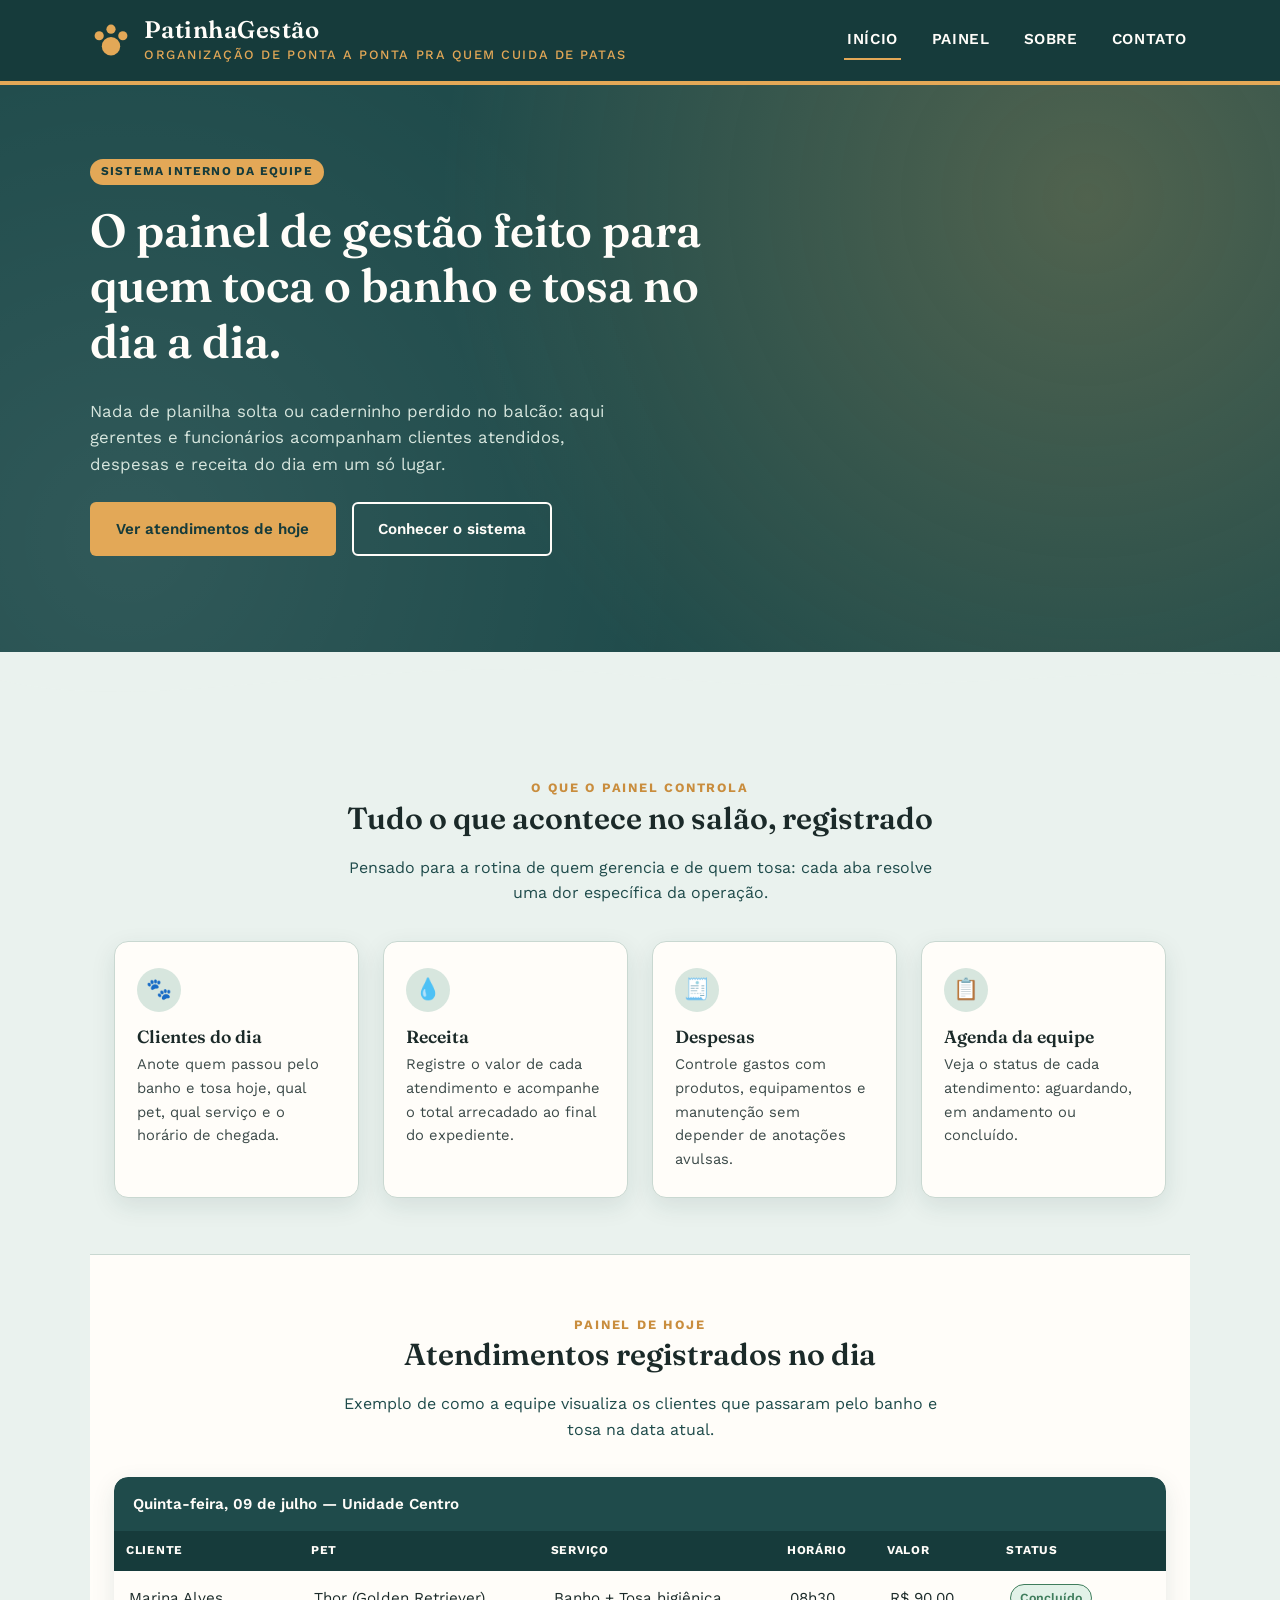
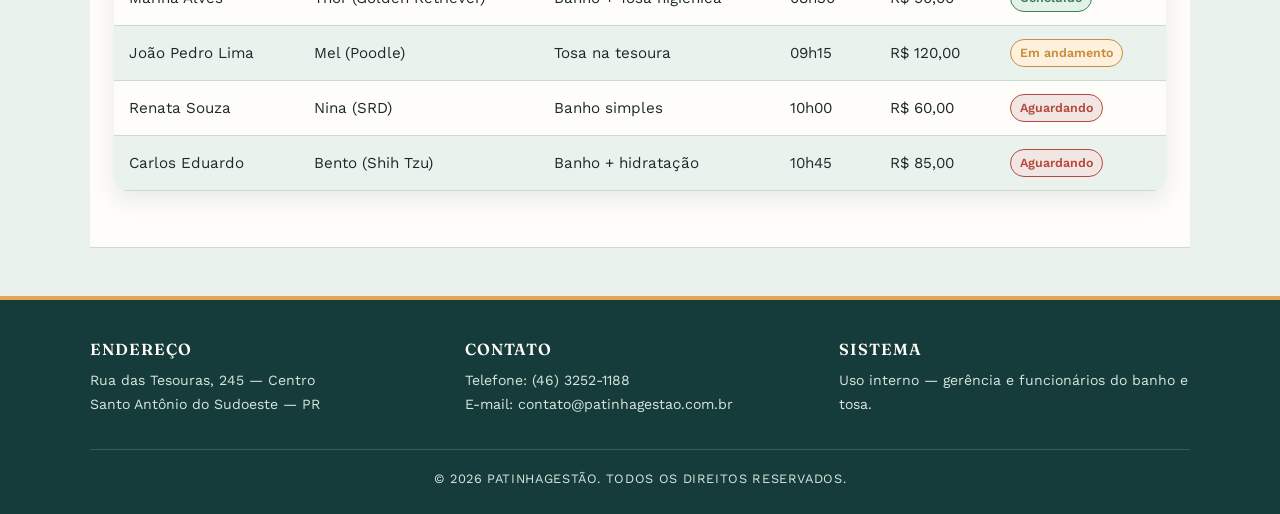
==== index.html @ 31b6fda0 "Add files via upload" ====
<!DOCTYPE html>
<html lang="pt-BR">
<head>
  <meta charset="UTF-8">
  <meta name="viewport" content="width=device-width, initial-scale=1.0">
  <title>PatinhaGestão — Painel do Banho e Tosa</title>
  <link rel="stylesheet" href="style.css">
</head>
<body>

  <header class="site-header">
    <div class="header-inner">
      <div class="brand">
        <svg class="paw" viewBox="0 0 64 64" aria-hidden="true">
          <circle cx="32" cy="40" r="14" fill="#e3a857"/>
          <circle cx="14" cy="24" r="7" fill="#e3a857"/>
          <circle cx="32" cy="14" r="7" fill="#e3a857"/>
          <circle cx="50" cy="24" r="7" fill="#e3a857"/>
        </svg>
        <div class="brand-text">
          <h1>PatinhaGestão</h1>
          <p class="slogan">Organização de ponta a ponta pra quem cuida de patas</p>
        </div>
      </div>
      <nav id="main-nav" aria-label="Navegação principal">
        <ul>
          <li><a href="index.html" class="active">Início</a></li>
          <li><a href="index.html#painel">Painel</a></li>
          <li><a href="sobre.html">Sobre</a></li>
          <li><a href="contato.html">Contato</a></li>
        </ul>
      </nav>
    </div>
  </header>

  <section class="hero">
    <div class="hero-inner">
      <span class="eyebrow">Sistema interno da equipe</span>
      <h2>O painel de gestão feito para quem toca o banho e tosa no dia a dia.</h2>
      <p class="lead">Nada de planilha solta ou caderninho perdido no balcão: aqui gerentes e funcionários acompanham
        clientes atendidos, despesas e receita do dia em um só lugar.</p>
      <div class="hero-actions">
        <a href="#painel" class="btn btn-primary">Ver atendimentos de hoje</a>
        <a href="sobre.html" class="btn btn-outline">Conhecer o sistema</a>
      </div>
    </div>
  </section>
  <svg class="wave" viewBox="0 0 1200 70" preserveAspectRatio="none" aria-hidden="true">
    <path d="M0,32 C150,70 350,0 600,28 C850,56 1050,10 1200,30 L1200,70 L0,70 Z" fill="#eaf2ee"></path>
  </svg>

  <main>
    <section class="section" id="funcionalidades">
      <div class="section-heading">
        <span class="eyebrow-line">O que o painel controla</span>
        <h2>Tudo o que acontece no salão, registrado</h2>
        <p>Pensado para a rotina de quem gerencia e de quem tosa: cada aba resolve uma dor específica da operação.</p>
      </div>

      <div class="feature-grid">
        <article class="feature-card">
          <div class="icon">🐾</div>
          <h3>Clientes do dia</h3>
          <p>Anote quem passou pelo banho e tosa hoje, qual pet, qual serviço e o horário de chegada.</p>
        </article>
        <article class="feature-card">
          <div class="icon">💧</div>
          <h3>Receita</h3>
          <p>Registre o valor de cada atendimento e acompanhe o total arrecadado ao final do expediente.</p>
        </article>
        <article class="feature-card">
          <div class="icon">🧾</div>
          <h3>Despesas</h3>
          <p>Controle gastos com produtos, equipamentos e manutenção sem depender de anotações avulsas.</p>
        </article>
        <article class="feature-card">
          <div class="icon">📋</div>
          <h3>Agenda da equipe</h3>
          <p>Veja o status de cada atendimento: aguardando, em andamento ou concluído.</p>
        </article>
      </div>
    </section>

    <section class="section alt-section" id="painel">
      <div class="section-heading">
        <span class="eyebrow-line">Painel de hoje</span>
        <h2>Atendimentos registrados no dia</h2>
        <p>Exemplo de como a equipe visualiza os clientes que passaram pelo banho e tosa na data atual.</p>
      </div>

      <div class="table-wrapper">
        <table class="schedule">
          <caption>Quinta-feira, 09 de julho — Unidade Centro</caption>
          <thead>
            <tr>
              <th scope="col">Cliente</th>
              <th scope="col">Pet</th>
              <th scope="col">Serviço</th>
              <th scope="col">Horário</th>
              <th scope="col">Valor</th>
              <th scope="col">Status</th>
            </tr>
          </thead>
          <tbody>
            <tr>
              <td>Marina Alves</td>
              <td>Thor (Golden Retriever)</td>
              <td>Banho + Tosa higiênica</td>
              <td>08h30</td>
              <td>R$ 90,00</td>
              <td><span class="status concluido">Concluído</span></td>
            </tr>
            <tr>
              <td>João Pedro Lima</td>
              <td>Mel (Poodle)</td>
              <td>Tosa na tesoura</td>
              <td>09h15</td>
              <td>R$ 120,00</td>
              <td><span class="status andamento">Em andamento</span></td>
            </tr>
            <tr>
              <td>Renata Souza</td>
              <td>Nina (SRD)</td>
              <td>Banho simples</td>
              <td>10h00</td>
              <td>R$ 60,00</td>
              <td><span class="status aguardando">Aguardando</span></td>
            </tr>
            <tr>
              <td>Carlos Eduardo</td>
              <td>Bento (Shih Tzu)</td>
              <td>Banho + hidratação</td>
              <td>10h45</td>
              <td>R$ 85,00</td>
              <td><span class="status aguardando">Aguardando</span></td>
            </tr>
          </tbody>
        </table>
      </div>
    </section>
  </main>

  <footer class="site-footer">
    <div class="footer-inner">
      <div>
        <h3>Endereço</h3>
        <address>Rua das Tesouras, 245 — Centro<br>Santo Antônio do Sudoeste — PR</address>
      </div>
      <div>
        <h3>Contato</h3>
        <p>Telefone: (46) 3252-1188<br>E-mail: contato@patinhagestao.com.br</p>
      </div>
      <div>
        <h3>Sistema</h3>
        <p>Uso interno — gerência e funcionários do banho e tosa.</p>
      </div>
    </div>
    <p class="footer-bottom">&copy; 2026 PatinhaGestão. Todos os direitos reservados.</p>
  </footer>

</body>
</html>
---- style.css ----
/* =========================================================
   PatinhaGestão — folha de estilos
   Paleta: verde-água profundo + âmbar quente + sálvia claro
   ========================================================= */

@import url('https://fonts.googleapis.com/css2?family=Fraunces:ital,wght@0,500;0,600;0,700;1,500&family=Work+Sans:wght@400;500;600;700&display=swap');

:root {
  --teal-900: #163b3b;
  --teal-700: #1f4b4b;
  --teal-500: #2f6b68;
  --sage-100: #eaf2ee;
  --sage-200: #d7e6de;
  --amber-500: #e3a857;
  --amber-600: #c98d3d;
  --ink: #1b2a29;
  --paper: #fffdf9;
  --line: #c9d8d1;
  --danger: #b5493c;
  --ok: #3f7d5c;

  --radius-sm: 6px;
  --radius-md: 14px;
  --shadow-1: 0 8px 24px rgba(22, 59, 59, 0.10);
}

/* ---------- reset básico (seletor de elemento) ---------- */
* { box-sizing: border-box; }

html { scroll-behavior: smooth; }

body {
  margin: 0;
  padding: 0;
  font-family: 'Work Sans', Arial, sans-serif;
  font-size: 1rem;
  line-height: 1.6;
  color: var(--ink);
  background-color: var(--sage-100);
}

h1, h2, h3 {
  font-family: 'Fraunces', Georgia, serif;
  font-weight: 600;
  line-height: 1.2;
  margin: 0 0 0.6em 0;
}

p { margin: 0 0 1em 0; }

a { color: inherit; text-decoration: none; }

img { max-width: 100%; display: block; }

/* =========================================================
   CABEÇALHO
   ========================================================= */
.site-header {
  background-color: var(--teal-900);
  color: var(--paper);
  padding: 1rem 1.5rem;
  border-bottom: 4px solid var(--amber-500);
}

.header-inner {
  max-width: 1100px;
  margin: 0 auto;
  display: flex;
  align-items: center;
  justify-content: space-between;
  flex-wrap: wrap;
  gap: 1rem;
}

.brand {
  display: flex;
  align-items: center;
  gap: 0.75rem;
}

.brand .paw {
  width: 42px;
  height: 42px;
  flex-shrink: 0;
}

.brand-text h1 {
  font-size: 1.5rem;
  margin: 0;
  color: var(--paper);
  letter-spacing: 0.02em;
}

.brand-text .slogan {
  margin: 0;
  font-size: 0.8rem;
  text-transform: uppercase;
  letter-spacing: 0.12em;
  color: var(--amber-500);
  font-weight: 500;
}

/* Menu de navegação */
#main-nav ul {
  list-style: none;
  display: flex;
  gap: 1.75rem;
  margin: 0;
  padding: 0;
}

#main-nav a {
  display: inline-block;
  font-size: 0.95rem;
  font-weight: 600;
  text-transform: uppercase;
  letter-spacing: 0.04em;
  padding: 0.4em 0.2em;
  border-bottom: 2px solid transparent;
  transition: border-color 0.2s ease, color 0.2s ease;
}

#main-nav a:hover,
#main-nav a:focus-visible {
  border-bottom-color: var(--amber-500);
  color: var(--amber-500);
  outline: none;
}

#main-nav a.active {
  border-bottom-color: var(--amber-500);
}

/* =========================================================
   HERO (página inicial)
   ========================================================= */
.hero {
  position: relative;
  background-color: var(--teal-700);
  background-image: radial-gradient(circle at 85% 20%, rgba(227, 168, 87, 0.25), transparent 55%),
                     radial-gradient(circle at 10% 80%, rgba(255, 255, 255, 0.08), transparent 45%);
  color: var(--paper);
  padding: 4.5rem 1.5rem 6rem;
  text-align: left;
}

.hero-inner {
  max-width: 1100px;
  margin: 0 auto;
}

.eyebrow {
  display: inline-block;
  background-color: var(--amber-500);
  color: var(--teal-900);
  font-size: 0.75rem;
  font-weight: 700;
  text-transform: uppercase;
  letter-spacing: 0.1em;
  padding: 0.3em 0.9em;
  border-radius: 999px;
  margin-bottom: 1.1rem;
}

.hero h2 {
  font-size: clamp(2rem, 4vw, 2.9rem);
  max-width: 20ch;
  color: var(--paper);
}

.hero p.lead {
  max-width: 55ch;
  font-size: 1.05rem;
  color: var(--sage-200);
}

.hero-actions { margin-top: 1.5rem; display: flex; gap: 1rem; flex-wrap: wrap; }

.btn {
  display: inline-block;
  padding: 0.85em 1.6em;
  border-radius: var(--radius-sm);
  font-weight: 600;
  font-size: 0.95rem;
  border: 2px solid transparent;
  cursor: pointer;
}

.btn-primary {
  background-color: var(--amber-500);
  color: var(--teal-900);
}
.btn-primary:hover { background-color: var(--amber-600); }

.btn-outline {
  background-color: transparent;
  border-color: var(--paper);
  color: var(--paper);
}
.btn-outline:hover { background-color: rgba(255,255,255,0.12); }

/* onda decorativa entre o hero e o conteúdo (elemento de assinatura) */
.wave {
  display: block;
  width: 100%;
  height: 70px;
  margin-top: -4px;
}

/* =========================================================
   LAYOUT GERAL DE SEÇÕES
   ========================================================= */
main { display: block; }

.section {
  max-width: 1100px;
  margin: 0 auto;
  padding: 3.5rem 1.5rem;
}

.section-heading {
  text-align: center;
  margin-bottom: 2.2rem;
}

.section-heading .eyebrow-line {
  color: var(--amber-600);
  font-weight: 700;
  text-transform: uppercase;
  font-size: 0.8rem;
  letter-spacing: 0.14em;
}

.section-heading h2 { font-size: 1.9rem; }

.section-heading p {
  max-width: 60ch;
  margin: 0.4rem auto 0;
  color: var(--teal-700);
}

/* Cartões de recursos do sistema (seção "sobre o painel") */
.feature-grid {
  display: grid;
  grid-template-columns: repeat(auto-fit, minmax(220px, 1fr));
  gap: 1.5rem;
}

.feature-card {
  background-color: var(--paper);
  border: 1px solid var(--line);
  border-radius: var(--radius-md);
  padding: 1.6rem 1.4rem;
  box-shadow: var(--shadow-1);
}

.feature-card .icon {
  width: 44px;
  height: 44px;
  border-radius: 50%;
  background-color: var(--sage-200);
  display: flex;
  align-items: center;
  justify-content: center;
  margin-bottom: 0.9rem;
  font-size: 1.3rem;
}

.feature-card h3 {
  font-size: 1.1rem;
  margin-bottom: 0.4rem;
}

.feature-card p {
  font-size: 0.92rem;
  color: #3c4a49;
  margin: 0;
}

/* Faixa alternada (segunda seção da home) */
.alt-section {
  background-color: var(--paper);
  border-top: 1px solid var(--line);
  border-bottom: 1px solid var(--line);
}

/* =========================================================
   TABELA — atendimentos do dia
   ========================================================= */
.table-wrapper {
  overflow-x: auto;
  border-radius: var(--radius-md);
  box-shadow: var(--shadow-1);
}

table.schedule {
  width: 100%;
  border-collapse: collapse;
  background-color: var(--paper);
  font-size: 0.95rem;
}

table.schedule caption {
  text-align: left;
  font-weight: 600;
  padding: 0.9rem 1.2rem;
  background-color: var(--teal-700);
  color: var(--paper);
  border-radius: var(--radius-md) var(--radius-md) 0 0;
}

table.schedule thead th {
  background-color: var(--teal-900);
  color: var(--paper);
  text-transform: uppercase;
  font-size: 0.75rem;
  letter-spacing: 0.06em;
  padding: 0.9em 1em;
  text-align: left;
}

table.schedule tbody td {
  padding: 0.85em 1em;
  border-bottom: 1px solid var(--line);
}

table.schedule tbody tr:nth-child(even) {
  background-color: var(--sage-100);
}

table.schedule tbody tr:hover {
  background-color: var(--sage-200);
}

.status {
  display: inline-block;
  padding: 0.25em 0.75em;
  border-radius: 999px;
  font-size: 0.78rem;
  font-weight: 600;
  border: 1px solid transparent;
}

.status.concluido { background-color: #e2f2e8; color: var(--ok); border-color: var(--ok); }
.status.andamento { background-color: #fdf1de; color: var(--amber-600); border-color: var(--amber-600); }
.status.aguardando { background-color: #f2e6e4; color: var(--danger); border-color: var(--danger); }

/* =========================================================
   PÁGINA SOBRE
   ========================================================= */
.about-grid {
  display: grid;
  grid-template-columns: 1.1fr 0.9fr;
  gap: 2.5rem;
  align-items: start;
}

@media (max-width: 720px) {
  .about-grid { grid-template-columns: 1fr; }
}

.timeline {
  border-left: 3px solid var(--amber-500);
  padding-left: 1.4rem;
  margin-left: 0.3rem;
}

.timeline-item { margin-bottom: 1.6rem; position: relative; }

.timeline-item::before {
  content: "";
  position: absolute;
  left: -1.62rem;
  top: 0.3rem;
  width: 10px;
  height: 10px;
  background-color: var(--amber-500);
  border-radius: 50%;
  border: 2px solid var(--paper);
}

.timeline-item h3 { font-size: 1.05rem; margin-bottom: 0.2rem; }
.timeline-item span.year {
  display: block;
  font-size: 0.78rem;
  text-transform: uppercase;
  letter-spacing: 0.08em;
  color: var(--amber-600);
  font-weight: 700;
  margin-bottom: 0.25rem;
}

.dev-list {
  list-style: none;
  margin: 0;
  padding: 0;
  display: grid;
  gap: 1rem;
}

.dev-card {
  display: flex;
  gap: 1rem;
  align-items: center;
  background-color: var(--paper);
  border: 1px solid var(--line);
  border-radius: var(--radius-md);
  padding: 1rem;
}

.dev-avatar {
  width: 52px;
  height: 52px;
  border-radius: 50%;
  background-color: var(--teal-700);
  color: var(--paper);
  font-family: 'Fraunces', serif;
  font-weight: 700;
  display: flex;
  align-items: center;
  justify-content: center;
  font-size: 1.2rem;
  flex-shrink: 0;
}

.dev-card h3 { font-size: 1rem; margin: 0; }
.dev-card p { font-size: 0.85rem; margin: 0; color: #4a5857; }

blockquote.purpose {
  border-left: 4px solid var(--teal-700);
  background-color: var(--sage-100);
  margin: 2rem 0 0;
  padding: 1.2rem 1.5rem;
  font-style: italic;
  border-radius: 0 var(--radius-sm) var(--radius-sm) 0;
}

/* =========================================================
   PÁGINA CONTATO — formulário
   ========================================================= */
.contact-wrapper {
  display: grid;
  grid-template-columns: 0.9fr 1.1fr;
  gap: 2.5rem;
}

@media (max-width: 720px) {
  .contact-wrapper { grid-template-columns: 1fr; }
}

.contact-info {
  background-color: var(--teal-900);
  color: var(--paper);
  border-radius: var(--radius-md);
  padding: 2rem;
}

.contact-info h2 { color: var(--paper); }

.contact-info ul {
  list-style: none;
  padding: 0;
  margin: 1.2rem 0 0;
  display: grid;
  gap: 0.9rem;
}

.contact-info li {
  display: flex;
  gap: 0.7rem;
  align-items: flex-start;
  font-size: 0.92rem;
}

.contact-info li .tag {
  background-color: var(--amber-500);
  color: var(--teal-900);
  border-radius: 50%;
  width: 26px;
  height: 26px;
  flex-shrink: 0;
  display: flex;
  align-items: center;
  justify-content: center;
  font-size: 0.8rem;
  font-weight: 700;
}

#form-contato {
  background-color: var(--paper);
  border: 1px solid var(--line);
  border-radius: var(--radius-md);
  padding: 2rem;
  box-shadow: var(--shadow-1);
}

#form-contato fieldset {
  border: none;
  padding: 0;
  margin: 0 0 1.4rem 0;
}

#form-contato legend {
  font-family: 'Fraunces', serif;
  font-size: 1.15rem;
  font-weight: 600;
  margin-bottom: 1rem;
  padding: 0;
}

.form-row {
  display: flex;
  gap: 1rem;
  flex-wrap: wrap;
}

.form-group {
  flex: 1 1 220px;
  margin-bottom: 1.2rem;
  display: flex;
  flex-direction: column;
}

.form-group label {
  font-size: 0.85rem;
  font-weight: 600;
  margin-bottom: 0.4em;
  text-transform: uppercase;
  letter-spacing: 0.03em;
  color: var(--teal-700);
}

.form-group input,
.form-group select,
.form-group textarea {
  font-family: 'Work Sans', sans-serif;
  font-size: 0.95rem;
  padding: 0.7em 0.9em;
  border: 1px solid var(--line);
  border-radius: var(--radius-sm);
  background-color: var(--sage-100);
  color: var(--ink);
}

.form-group textarea {
  min-height: 120px;
  resize: vertical;
}

.form-group input:focus,
.form-group select:focus,
.form-group textarea:focus {
  outline: 3px solid var(--amber-500);
  outline-offset: 1px;
  background-color: var(--paper);
}

.form-group.checkbox {
  flex-direction: row;
  align-items: center;
  gap: 0.6em;
}

.form-group.checkbox label { text-transform: none; font-weight: 500; margin: 0; }

.form-note {
  font-size: 0.8rem;
  color: #4a5857;
  margin-top: -0.6rem;
  margin-bottom: 1.2rem;
}

/* =========================================================
   RODAPÉ
   ========================================================= */
.site-footer {
  background-color: var(--teal-900);
  color: var(--sage-200);
  padding: 2.5rem 1.5rem 1.5rem;
  margin-top: 3rem;
  border-top: 4px solid var(--amber-500);
}

.footer-inner {
  max-width: 1100px;
  margin: 0 auto;
  display: grid;
  grid-template-columns: repeat(auto-fit, minmax(200px, 1fr));
  gap: 1.5rem;
}

.footer-inner h3 {
  color: var(--paper);
  font-size: 1rem;
  text-transform: uppercase;
  letter-spacing: 0.06em;
  margin-bottom: 0.6rem;
}

.footer-inner p, .footer-inner address {
  font-size: 0.88rem;
  font-style: normal;
  line-height: 1.7;
  margin: 0;
}

.footer-bottom {
  max-width: 1100px;
  margin: 2rem auto 0;
  padding-top: 1.2rem;
  border-top: 1px solid rgba(255,255,255,0.15);
  text-align: center;
  font-size: 0.8rem;
  text-transform: uppercase;
  letter-spacing: 0.05em;
  color: var(--sage-200);
}

/* Utilitários */
.text-center { text-align: center; }
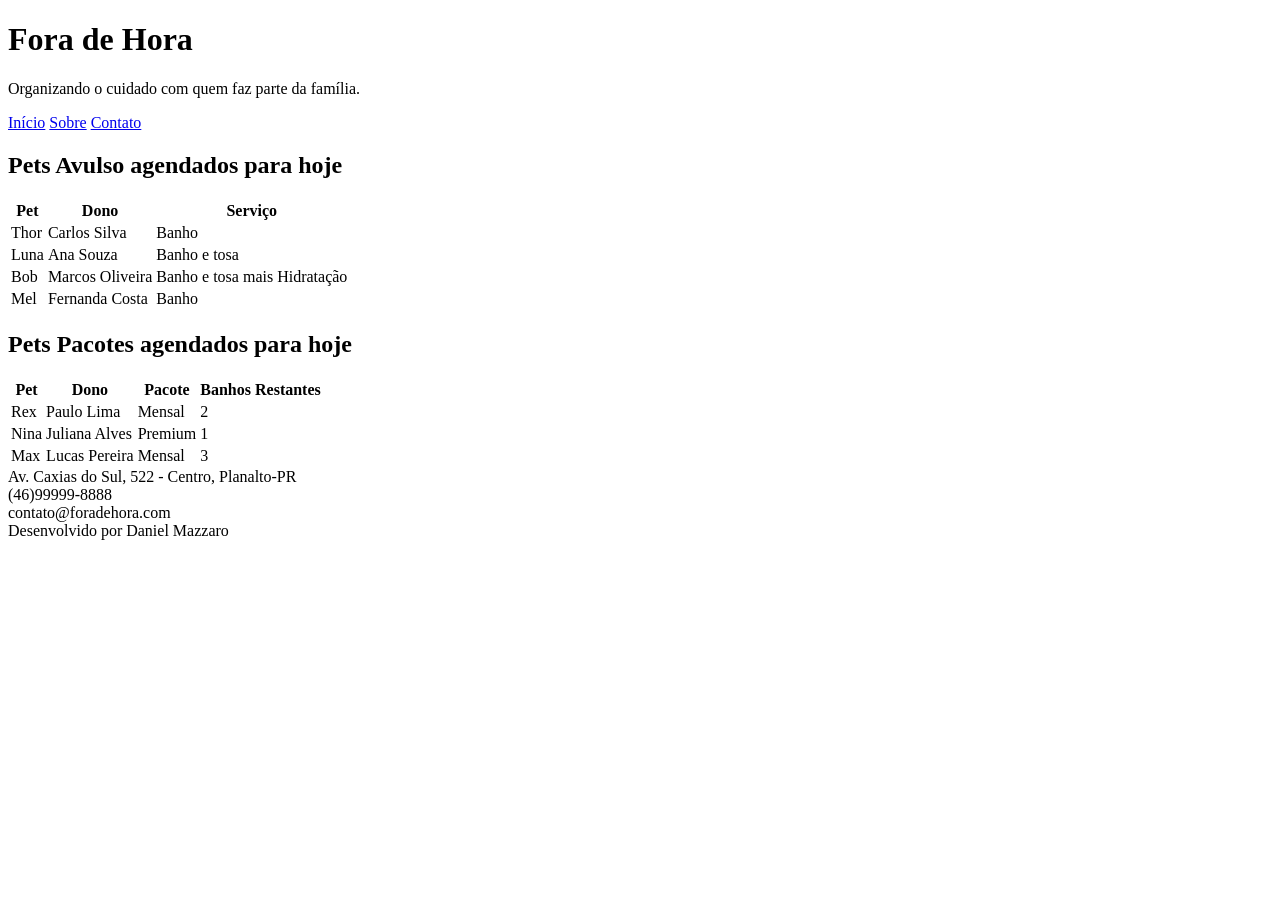
==== commit 2c2532b7: "Add files via upload" ====
--- a/index.html
+++ b/index.html
@@ -1,162 +1,99 @@
-<!DOCTYPE html>
-<html lang="pt-BR">
-<head>
-  <meta charset="UTF-8">
-  <meta name="viewport" content="width=device-width, initial-scale=1.0">
-  <title>PatinhaGestão — Painel do Banho e Tosa</title>
-  <link rel="stylesheet" href="style.css">
-</head>
-<body>
-
-  <header class="site-header">
-    <div class="header-inner">
-      <div class="brand">
-        <svg class="paw" viewBox="0 0 64 64" aria-hidden="true">
-          <circle cx="32" cy="40" r="14" fill="#e3a857"/>
-          <circle cx="14" cy="24" r="7" fill="#e3a857"/>
-          <circle cx="32" cy="14" r="7" fill="#e3a857"/>
-          <circle cx="50" cy="24" r="7" fill="#e3a857"/>
-        </svg>
-        <div class="brand-text">
-          <h1>PatinhaGestão</h1>
-          <p class="slogan">Organização de ponta a ponta pra quem cuida de patas</p>
-        </div>
-      </div>
-      <nav id="main-nav" aria-label="Navegação principal">
-        <ul>
-          <li><a href="index.html" class="active">Início</a></li>
-          <li><a href="index.html#painel">Painel</a></li>
-          <li><a href="sobre.html">Sobre</a></li>
-          <li><a href="contato.html">Contato</a></li>
-        </ul>
-      </nav>
-    </div>
-  </header>
-
-  <section class="hero">
-    <div class="hero-inner">
-      <span class="eyebrow">Sistema interno da equipe</span>
-      <h2>O painel de gestão feito para quem toca o banho e tosa no dia a dia.</h2>
-      <p class="lead">Nada de planilha solta ou caderninho perdido no balcão: aqui gerentes e funcionários acompanham
-        clientes atendidos, despesas e receita do dia em um só lugar.</p>
-      <div class="hero-actions">
-        <a href="#painel" class="btn btn-primary">Ver atendimentos de hoje</a>
-        <a href="sobre.html" class="btn btn-outline">Conhecer o sistema</a>
-      </div>
-    </div>
-  </section>
-  <svg class="wave" viewBox="0 0 1200 70" preserveAspectRatio="none" aria-hidden="true">
-    <path d="M0,32 C150,70 350,0 600,28 C850,56 1050,10 1200,30 L1200,70 L0,70 Z" fill="#eaf2ee"></path>
-  </svg>
-
-  <main>
-    <section class="section" id="funcionalidades">
-      <div class="section-heading">
-        <span class="eyebrow-line">O que o painel controla</span>
-        <h2>Tudo o que acontece no salão, registrado</h2>
-        <p>Pensado para a rotina de quem gerencia e de quem tosa: cada aba resolve uma dor específica da operação.</p>
-      </div>
-
-      <div class="feature-grid">
-        <article class="feature-card">
-          <div class="icon">🐾</div>
-          <h3>Clientes do dia</h3>
-          <p>Anote quem passou pelo banho e tosa hoje, qual pet, qual serviço e o horário de chegada.</p>
-        </article>
-        <article class="feature-card">
-          <div class="icon">💧</div>
-          <h3>Receita</h3>
-          <p>Registre o valor de cada atendimento e acompanhe o total arrecadado ao final do expediente.</p>
-        </article>
-        <article class="feature-card">
-          <div class="icon">🧾</div>
-          <h3>Despesas</h3>
-          <p>Controle gastos com produtos, equipamentos e manutenção sem depender de anotações avulsas.</p>
-        </article>
-        <article class="feature-card">
-          <div class="icon">📋</div>
-          <h3>Agenda da equipe</h3>
-          <p>Veja o status de cada atendimento: aguardando, em andamento ou concluído.</p>
-        </article>
-      </div>
-    </section>
-
-    <section class="section alt-section" id="painel">
-      <div class="section-heading">
-        <span class="eyebrow-line">Painel de hoje</span>
-        <h2>Atendimentos registrados no dia</h2>
-        <p>Exemplo de como a equipe visualiza os clientes que passaram pelo banho e tosa na data atual.</p>
-      </div>
-
-      <div class="table-wrapper">
-        <table class="schedule">
-          <caption>Quinta-feira, 09 de julho — Unidade Centro</caption>
-          <thead>
-            <tr>
-              <th scope="col">Cliente</th>
-              <th scope="col">Pet</th>
-              <th scope="col">Serviço</th>
-              <th scope="col">Horário</th>
-              <th scope="col">Valor</th>
-              <th scope="col">Status</th>
-            </tr>
-          </thead>
-          <tbody>
-            <tr>
-              <td>Marina Alves</td>
-              <td>Thor (Golden Retriever)</td>
-              <td>Banho + Tosa higiênica</td>
-              <td>08h30</td>
-              <td>R$ 90,00</td>
-              <td><span class="status concluido">Concluído</span></td>
-            </tr>
-            <tr>
-              <td>João Pedro Lima</td>
-              <td>Mel (Poodle)</td>
-              <td>Tosa na tesoura</td>
-              <td>09h15</td>
-              <td>R$ 120,00</td>
-              <td><span class="status andamento">Em andamento</span></td>
-            </tr>
-            <tr>
-              <td>Renata Souza</td>
-              <td>Nina (SRD)</td>
-              <td>Banho simples</td>
-              <td>10h00</td>
-              <td>R$ 60,00</td>
-              <td><span class="status aguardando">Aguardando</span></td>
-            </tr>
-            <tr>
-              <td>Carlos Eduardo</td>
-              <td>Bento (Shih Tzu)</td>
-              <td>Banho + hidratação</td>
-              <td>10h45</td>
-              <td>R$ 85,00</td>
-              <td><span class="status aguardando">Aguardando</span></td>
-            </tr>
-          </tbody>
-        </table>
-      </div>
-    </section>
-  </main>
-
-  <footer class="site-footer">
-    <div class="footer-inner">
-      <div>
-        <h3>Endereço</h3>
-        <address>Rua das Tesouras, 245 — Centro<br>Santo Antônio do Sudoeste — PR</address>
-      </div>
-      <div>
-        <h3>Contato</h3>
-        <p>Telefone: (46) 3252-1188<br>E-mail: contato@patinhagestao.com.br</p>
-      </div>
-      <div>
-        <h3>Sistema</h3>
-        <p>Uso interno — gerência e funcionários do banho e tosa.</p>
-      </div>
-    </div>
-    <p class="footer-bottom">&copy; 2026 PatinhaGestão. Todos os direitos reservados.</p>
-  </footer>
-
-</body>
-</html>
+<!doctype html>
+<html lang="en">
+  <head>
+    <meta charset="UTF-8" />
+    <meta name="viewport" content="width=device-width, initial-scale=1.0" />
+    <link rel="stylesheet" href="css/style.css" />
+    <title>Atendimento</title>
+  </head>
+  <body>
+    <header>
+      <h1>Fora de Hora</h1>
+      <p>Organizando o cuidado com quem faz parte da família.</p>
+      <nav>
+        <a href="index.html">Início</a>
+        <a href="sobre.html">Sobre</a>
+        <a href="contato.html">Contato</a>
+      </nav>
+    </header>
+
+    <section>
+      <h2>Pets Avulso agendados para hoje</h2>
+
+      <table>
+        <tr>
+          <th>Pet</th>
+          <th>Dono</th>
+          <th>Serviço</th>
+        </tr>
+
+        <tr>
+          <td>Thor</td>
+          <td>Carlos Silva</td>
+          <td>Banho</td>
+        </tr>
+
+        <tr>
+          <td>Luna</td>
+          <td>Ana Souza</td>
+          <td>Banho e tosa</td>
+        </tr>
+
+        <tr>
+          <td>Bob</td>
+          <td>Marcos Oliveira</td>
+          <td>Banho e tosa mais Hidratação</td>
+        </tr>
+
+        <tr>
+          <td>Mel</td>
+          <td>Fernanda Costa</td>
+          <td>Banho</td>
+        </tr>
+      </table>
+    </section>
+    <section>
+      <h2>Pets Pacotes agendados para hoje</h2>
+
+      <table>
+        <tr>
+          <th>Pet</th>
+          <th>Dono</th>
+          <th>Pacote</th>
+          <th>Banhos Restantes</th>
+        </tr>
+
+        <tr>
+          <td>Rex</td>
+          <td>Paulo Lima</td>
+          <td>Mensal</td>
+          <td>2</td>
+        </tr>
+
+        <tr>
+          <td>Nina</td>
+          <td>Juliana Alves</td>
+          <td>Premium</td>
+          <td>1</td>
+        </tr>
+
+        <tr>
+          <td>Max</td>
+          <td>Lucas Pereira</td>
+          <td>Mensal</td>
+          <td>3</td>
+        </tr>
+      </table>
+    </section>
+
+    <footer>
+      Av. Caxias do Sul, 522 - Centro, Planalto-PR
+      <br />
+      (46)99999-8888
+      <br />
+      contato@foradehora.com
+      <br />
+      Desenvolvido por Daniel Mazzaro
+    </footer>
+  </body>
+</html>
